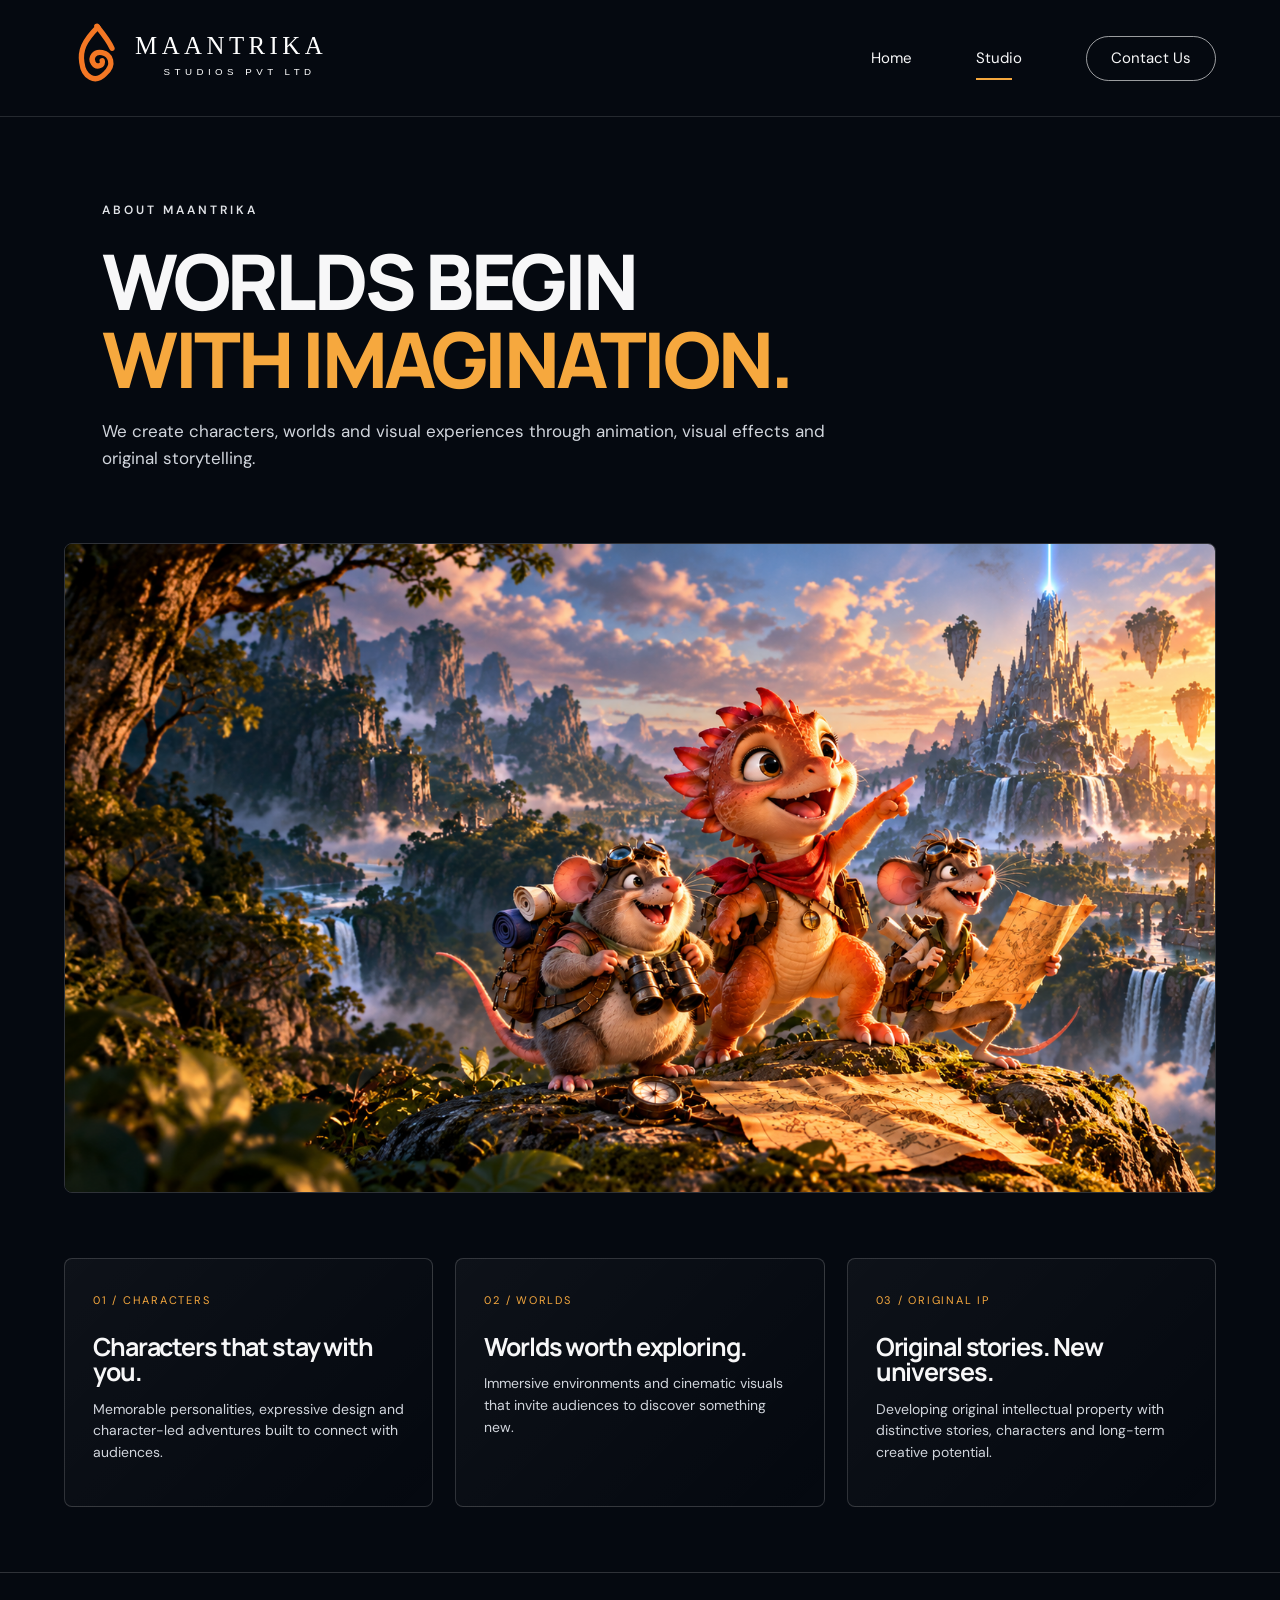
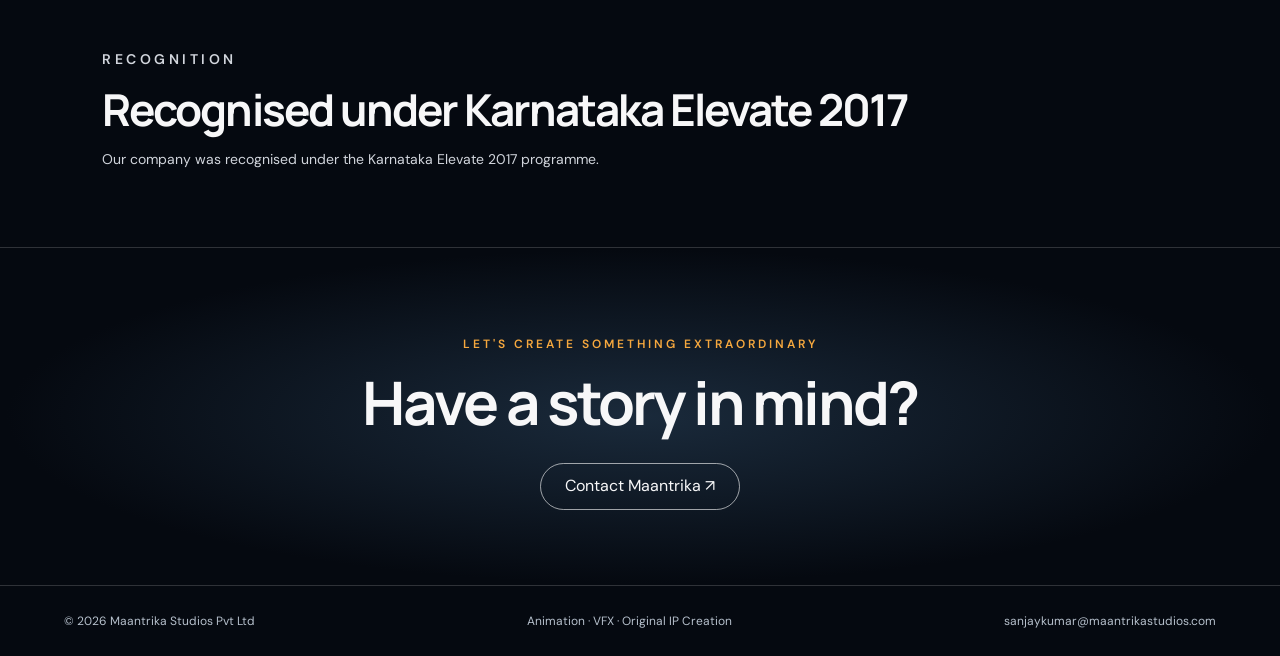
==== studio.html @ 77030390 "Add files via upload" ====
<!doctype html>
<html lang="en">
<head><meta charset="utf-8"><meta name="viewport" content="width=device-width, initial-scale=1">
<meta name="description" content="About Maantrika Studios Pvt Ltd — animation, VFX and original IP creation.">
<title>Studio — Maantrika Studios</title><link rel="stylesheet" href="styles.css"></head>
<body>
<header class="topbar"><a class="brand" href="index.html"><img src="assets/logo.svg" alt="Maantrika Studios"></a><nav aria-label="Main navigation"><a href="index.html">Home</a><a class="active" href="studio.html">Studio</a><a class="contact-pill" href="mailto:sanjaykumar@maantrikastudios.com">Contact Us</a></nav></header>
<main class="studio-page">
<section class="studio-heading"><p class="eyebrow">ABOUT MAANTRIKA</p><h1>Worlds begin<br><span>with imagination.</span></h1><p>We create characters, worlds and visual experiences through animation, visual effects and original storytelling.</p></section>
<section class="studio-image"><img src="assets/adventure-world.png" alt="The baby dinosaur girl and her two mouse adventurer friends in their fantasy world"></section>
<section class="studio-cards">
<article id="characters"><span>01 / CHARACTERS</span><h2>Characters that stay with you.</h2><p>Memorable personalities, expressive design and character-led adventures built to connect with audiences.</p></article>
<article id="worlds"><span>02 / WORLDS</span><h2>Worlds worth exploring.</h2><p>Immersive environments and cinematic visuals that invite audiences to discover something new.</p></article>
<article id="original-ip"><span>03 / ORIGINAL IP</span><h2>Original stories. New universes.</h2><p>Developing original intellectual property with distinctive stories, characters and long-term creative potential.</p></article>
</section>
<section class="recognition"><p class="eyebrow">RECOGNITION</p><h2>Recognised under Karnataka Elevate 2017</h2><p>Our company was recognised under the Karnataka Elevate 2017 programme.</p></section>
<section class="contact-section"><p class="eyebrow">LET'S CREATE SOMETHING EXTRAORDINARY</p><h2>Have a story in mind?</h2><a class="contact-pill" href="mailto:sanjaykumar@maantrikastudios.com">Contact Maantrika ↗</a></section>
</main>
<footer><span>© <span id="year"></span> Maantrika Studios Pvt Ltd</span><span>Animation · VFX · Original IP Creation</span><a href="mailto:sanjaykumar@maantrikastudios.com">sanjaykumar@maantrikastudios.com</a></footer>
<script>document.getElementById('year').textContent=new Date().getFullYear();</script>
</body></html>
---- styles.css ----
@import url('https://fonts.googleapis.com/css2?family=DM+Sans:wght@400;500;600;700&family=Manrope:wght@400;500;600;700;800&display=swap');
:root{--ink:#050910;--white:#f7f7f8;--muted:#d1d5dc;--gold:#f6a83e;--line:rgba(255,255,255,.17)}
*{box-sizing:border-box}html{scroll-behavior:smooth}body{margin:0;background:var(--ink);color:var(--white);font-family:'DM Sans',Arial,sans-serif;line-height:1.55}a{color:inherit;text-decoration:none}.topbar{position:absolute;top:0;left:0;right:0;z-index:5;min-height:104px;display:flex;align-items:center;justify-content:space-between;padding:20px clamp(22px,5vw,78px);border-bottom:1px solid rgba(255,255,255,.13)}.brand img{display:block;width:320px;max-width:43vw;height:auto}.topbar nav{display:flex;align-items:center;gap:clamp(22px,5vw,70px);font-size:15px}.topbar nav>a:not(.contact-pill){position:relative;padding:10px 0}.topbar nav>a.active:after{content:'';position:absolute;bottom:0;left:0;width:36px;height:2px;background:var(--gold)}.contact-pill{border:1px solid rgba(255,255,255,.6);border-radius:99px;padding:10px 24px;display:inline-flex;justify-content:center;align-items:center;transition:background .2s,border-color .2s}.contact-pill:hover{background:var(--gold);border-color:var(--gold);color:#17100a}
.hero{position:relative;min-height:700px;display:grid;grid-template-columns:minmax(380px,.82fr) minmax(0,1.18fr);align-items:center;overflow:hidden;background:#08111b}.hero-bg{position:absolute;inset:0;background:linear-gradient(90deg,#050910 0%,rgba(5,9,16,.97) 24%,rgba(5,9,16,.68) 43%,rgba(5,9,16,.03) 77%),linear-gradient(0deg,#050910 0%,transparent 23%),url('assets/adventure-world.png') center 42%/cover;opacity:.5}.hero-copy{position:relative;z-index:2;padding:145px 0 55px clamp(22px,5vw,80px);max-width:660px}.eyebrow{font-size:12px;letter-spacing:.25em;font-weight:600;color:#e1e3e7}.eyebrow i{font-style:normal;color:var(--gold);padding:0 4px}h1,h2{font-family:Manrope,Arial,sans-serif;line-height:1.02;letter-spacing:-.045em}h1{font-size:clamp(48px,5.2vw,79px);text-transform:uppercase;font-weight:800;margin:22px 0 20px}h1 span,.studio-heading h1 span,.closing h2 span{color:var(--gold)}.intro{max-width:500px;color:#f0f1f3;font-size:17px}.showreel{display:flex;align-items:center;gap:16px;margin-top:28px;width:max-content}.showreel b{font-size:15px}.play{display:grid;place-items:center;width:58px;height:58px;border:1.5px solid var(--gold);border-radius:50%;color:var(--gold);padding-left:3px;transition:.2s}.showreel:hover .play{background:var(--gold);color:#101010}.tagline{border-left:2px solid var(--gold);padding-left:17px;margin-top:45px;color:#dce0e7;font-size:11px;letter-spacing:.22em;line-height:1.8}.hero-art{position:relative;align-self:stretch;min-height:700px;display:flex;align-items:flex-end;overflow:hidden}.hero-art:after{content:'';position:absolute;inset:0;background:linear-gradient(90deg,rgba(5,9,16,.42),transparent 38%),linear-gradient(0deg,#050910 0%,transparent 17%);pointer-events:none}.hero-art img{width:100%;height:86%;object-fit:cover;object-position:52% center;display:block;mask-image:linear-gradient(to right,transparent 0%,black 15%);animation:enter 1s ease both}
.feature-row{position:relative;display:grid;grid-template-columns:repeat(3,1fr);gap:24px;padding:24px clamp(22px,3.2vw,50px) 46px;background:#050910}.feature{min-width:0;border:1px solid var(--line);border-radius:8px;overflow:hidden;background:#080e17;transition:transform .25s,border-color .25s}.feature:hover{transform:translateY(-4px);border-color:rgba(246,168,62,.7)}.feature>img{width:100%;height:188px;object-fit:cover;display:block;transition:transform .4s}.feature:hover>img{transform:scale(1.025)}.feature-middle>img{object-position:57% 48%;filter:saturate(.88) hue-rotate(-5deg)}.feature-world>img{object-position:85% 35%;filter:saturate(.8) brightness(.8)}.feature-caption{display:grid;grid-template-columns:42px 1fr 30px;gap:12px;align-items:center;padding:17px 16px 20px}.feature-caption>span{font-size:21px;font-weight:700;color:#c7d0dc}.feature-caption h2{font-size:16px;letter-spacing:.08em;text-transform:uppercase;margin:0 0 4px}.feature-caption p{font-size:13px;color:var(--muted);margin:0}.feature-caption>b{border:1px solid #8490a0;width:30px;height:30px;display:grid;place-items:center;border-radius:50%;font-weight:400;font-size:20px}.closing{padding:86px 10vw;background:linear-gradient(110deg,#0a111b,#101d2c);border-top:1px solid var(--line)}.closing h2,.contact-section h2{font-size:clamp(36px,5vw,60px);margin:18px 0}.closing>p:not(.eyebrow){color:var(--muted)}.outline-button{display:inline-block;margin-top:15px;color:var(--gold);font-weight:600}.outline-button span{padding-left:12px}footer{display:flex;flex-wrap:wrap;justify-content:space-between;gap:16px;padding:26px clamp(22px,5vw,78px);border-top:1px solid var(--line);font-size:12px;color:#b6c0cc}
.studio-page{padding-top:104px}.studio-heading{padding:85px clamp(22px,8vw,120px) 55px}.studio-heading h1{font-size:clamp(46px,6vw,80px)}.studio-heading>p:last-child{font-size:17px;color:var(--muted);max-width:760px}.studio-image{margin:0 clamp(22px,5vw,76px);height:min(55vw,650px);min-height:320px;overflow:hidden;border:1px solid var(--line);border-radius:8px}.studio-image img{width:100%;height:100%;object-fit:cover;object-position:center 47%;display:block}.studio-cards{display:grid;grid-template-columns:repeat(3,1fr);gap:22px;padding:65px clamp(22px,5vw,76px)}.studio-cards article{border:1px solid var(--line);border-radius:8px;padding:28px;background:linear-gradient(135deg,rgba(255,255,255,.04),transparent)}.studio-cards article span{color:var(--gold);font-size:11px;letter-spacing:.16em}.studio-cards h2{font-size:25px;margin:22px 0 12px}.studio-cards p,.recognition p{color:var(--muted);font-size:14px}.recognition{padding:62px clamp(22px,8vw,120px);border-top:1px solid var(--line);border-bottom:1px solid var(--line)}.recognition h2{font-size:clamp(28px,4vw,44px);margin:17px 0}.contact-section{text-align:center;padding:75px 22px;background:radial-gradient(ellipse at center,#1a2a3b,#050910 70%)}.contact-section .eyebrow{color:var(--gold)}.contact-section .contact-pill{margin-top:12px}
@keyframes enter{from{opacity:.5;transform:scale(1.025)}to{opacity:1;transform:scale(1)}}@media(max-width:900px){.topbar{min-height:86px}.hero{grid-template-columns:1fr;min-height:auto}.hero-bg{background:linear-gradient(90deg,rgba(5,9,16,.94),rgba(5,9,16,.28)),linear-gradient(0deg,#050910 0%,transparent 40%),url('assets/adventure-world.png') center/cover;opacity:.65}.hero-copy{padding:150px 28px 10px;max-width:700px}.hero-art{min-height:400px;height:54vw;max-height:600px}.hero-art img{height:100%;object-position:center 48%;mask-image:linear-gradient(to bottom,transparent 0%,black 15%)}.hero-art:after{background:linear-gradient(0deg,#050910 0%,transparent 35%)}.feature-row{grid-template-columns:1fr;gap:16px}.feature{display:grid;grid-template-columns:38% 1fr;align-items:stretch}.feature>img{height:100%;min-height:150px}.feature-caption{grid-template-columns:34px 1fr 28px;padding:16px 12px}.studio-cards{grid-template-columns:1fr}}@media(max-width:560px){.topbar{padding:14px 16px;gap:12px;min-height:78px}.brand img{width:195px;max-width:42vw}.topbar nav{gap:12px;font-size:12px}.contact-pill{padding:8px 12px}.hero-copy{padding:125px 20px 10px}.hero h1{font-size:47px}.intro{font-size:15px}.hero-art{height:90vw;min-height:300px}.feature-row{padding:18px}.feature{grid-template-columns:36% 1fr}.feature>img{min-height:140px}.feature-caption{grid-template-columns:24px 1fr;gap:7px}.feature-caption>b{display:none}.feature-caption>span{font-size:17px}.feature-caption h2{font-size:13px}.feature-caption p{font-size:11px}.closing{padding:60px 24px}footer{flex-direction:column}.studio-page{padding-top:78px}.studio-heading{padding:60px 22px 35px}.studio-image{margin:0 18px;height:70vw;min-height:260px}.studio-cards{padding:38px 18px}.studio-cards article{padding:23px}.recognition{padding:48px 22px}}
@media(prefers-reduced-motion:reduce){*,*:before,*:after{scroll-behavior:auto!important;animation:none!important;transition:none!important}}
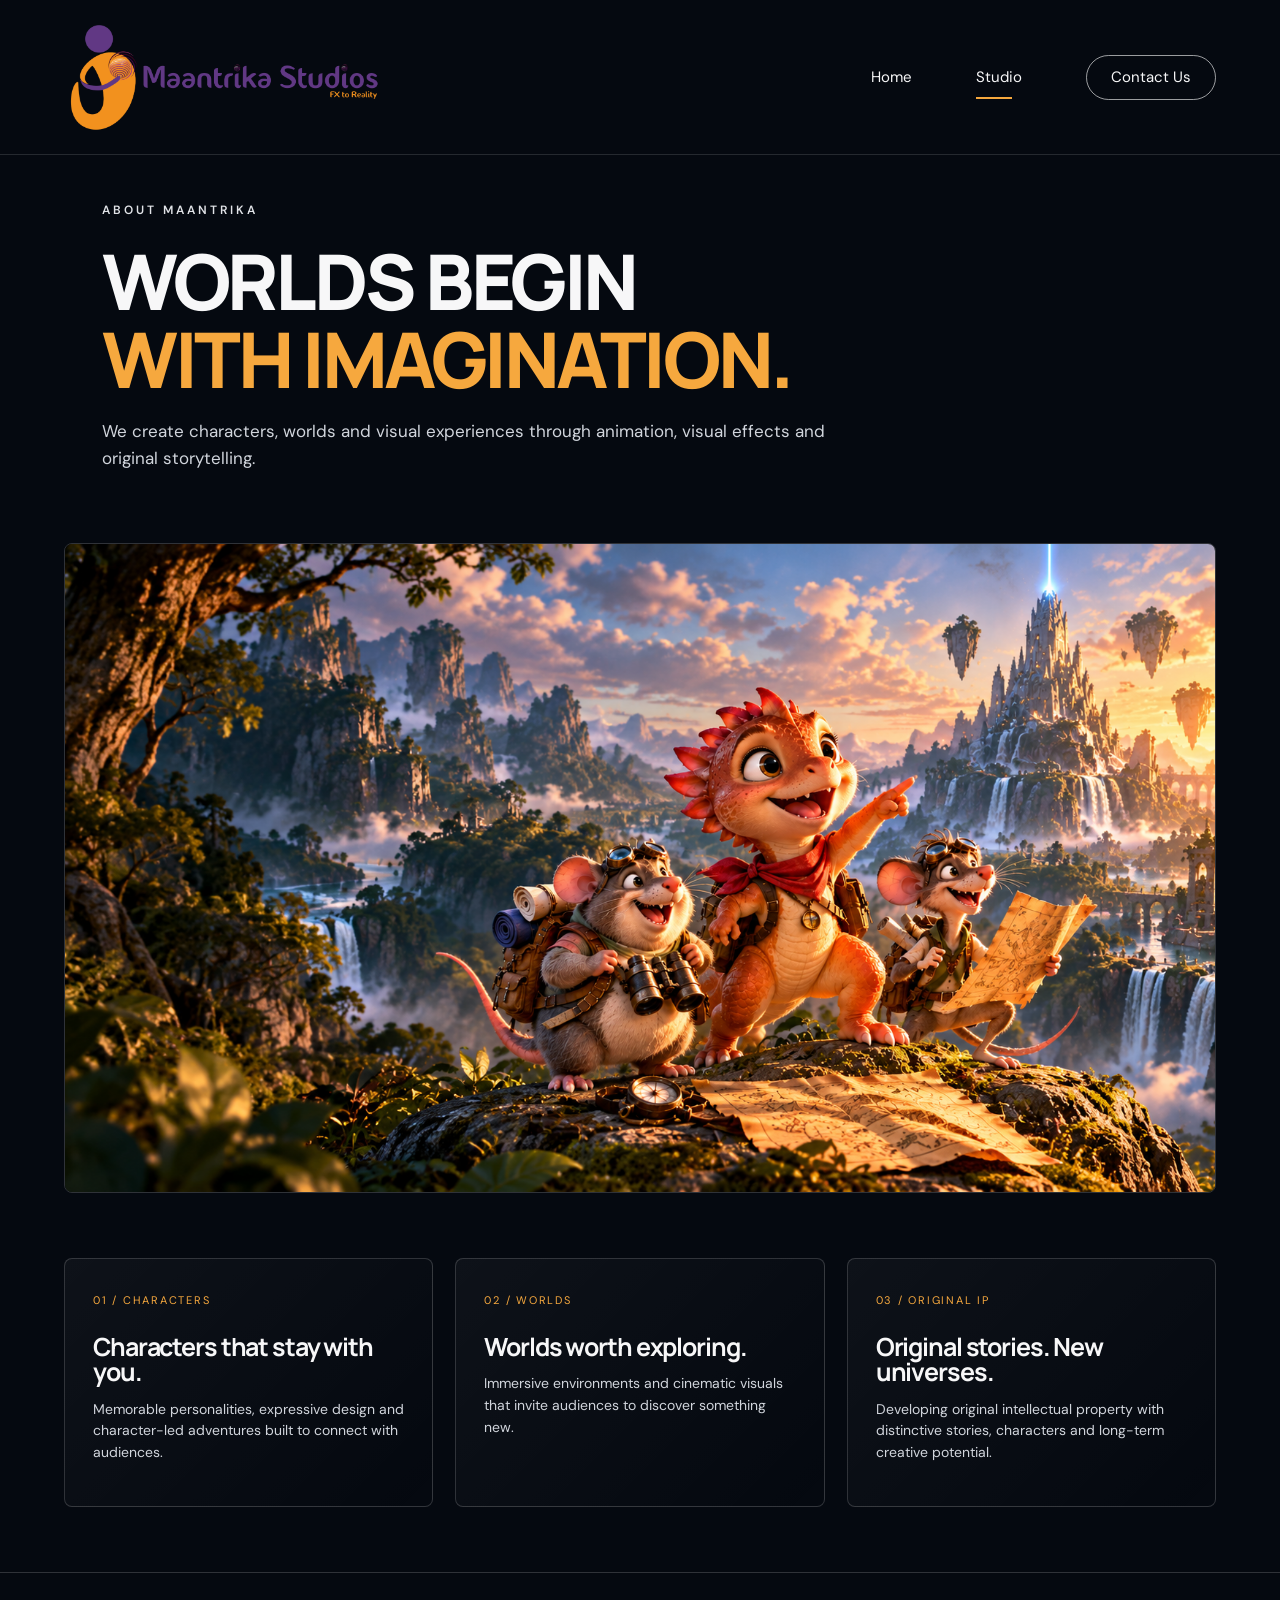
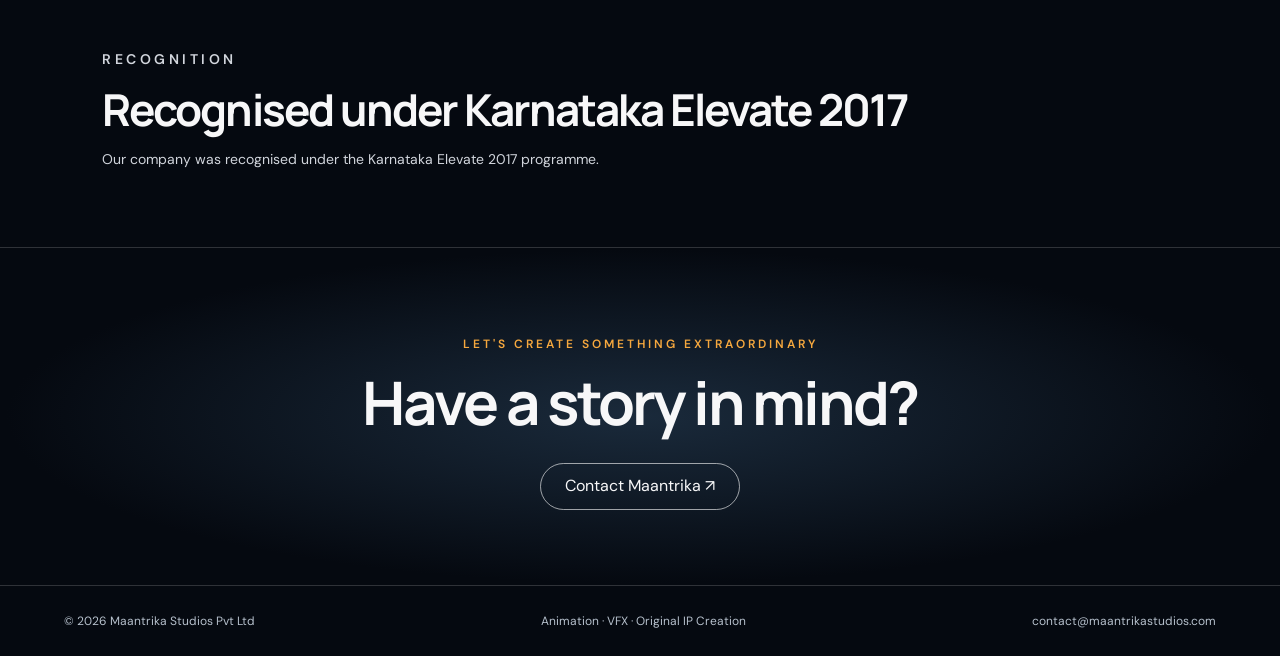
==== commit ccdf94a3: "Add files via upload" ====
--- a/studio.html
+++ b/studio.html
@@ -4,7 +4,7 @@
 <meta name="description" content="About Maantrika Studios Pvt Ltd — animation, VFX and original IP creation.">
 <title>Studio — Maantrika Studios</title><link rel="stylesheet" href="styles.css"></head>
 <body>
-<header class="topbar"><a class="brand" href="index.html"><img src="assets/logo.svg" alt="Maantrika Studios"></a><nav aria-label="Main navigation"><a href="index.html">Home</a><a class="active" href="studio.html">Studio</a><a class="contact-pill" href="mailto:sanjaykumar@maantrikastudios.com">Contact Us</a></nav></header>
+<header class="topbar"><a class="brand" href="index.html"><img src="assets/logo.png" alt="Maantrika Studios"></a><nav aria-label="Main navigation"><a href="index.html">Home</a><a class="active" href="studio.html">Studio</a><a class="contact-pill" href="mailto:contact@maantrikastudios.com">Contact Us</a></nav></header>
 <main class="studio-page">
 <section class="studio-heading"><p class="eyebrow">ABOUT MAANTRIKA</p><h1>Worlds begin<br><span>with imagination.</span></h1><p>We create characters, worlds and visual experiences through animation, visual effects and original storytelling.</p></section>
 <section class="studio-image"><img src="assets/adventure-world.png" alt="The baby dinosaur girl and her two mouse adventurer friends in their fantasy world"></section>
@@ -14,8 +14,8 @@
 <article id="original-ip"><span>03 / ORIGINAL IP</span><h2>Original stories. New universes.</h2><p>Developing original intellectual property with distinctive stories, characters and long-term creative potential.</p></article>
 </section>
 <section class="recognition"><p class="eyebrow">RECOGNITION</p><h2>Recognised under Karnataka Elevate 2017</h2><p>Our company was recognised under the Karnataka Elevate 2017 programme.</p></section>
-<section class="contact-section"><p class="eyebrow">LET'S CREATE SOMETHING EXTRAORDINARY</p><h2>Have a story in mind?</h2><a class="contact-pill" href="mailto:sanjaykumar@maantrikastudios.com">Contact Maantrika ↗</a></section>
+<section class="contact-section"><p class="eyebrow">LET'S CREATE SOMETHING EXTRAORDINARY</p><h2>Have a story in mind?</h2><a class="contact-pill" href="mailto:contact@maantrikastudios.com">Contact Maantrika ↗</a></section>
 </main>
-<footer><span>© <span id="year"></span> Maantrika Studios Pvt Ltd</span><span>Animation · VFX · Original IP Creation</span><a href="mailto:sanjaykumar@maantrikastudios.com">sanjaykumar@maantrikastudios.com</a></footer>
+<footer><span>© <span id="year"></span> Maantrika Studios Pvt Ltd</span><span>Animation · VFX · Original IP Creation</span><a href="mailto:contact@maantrikastudios.com">contact@maantrikastudios.com</a></footer>
 <script>document.getElementById('year').textContent=new Date().getFullYear();</script>
 </body></html>
